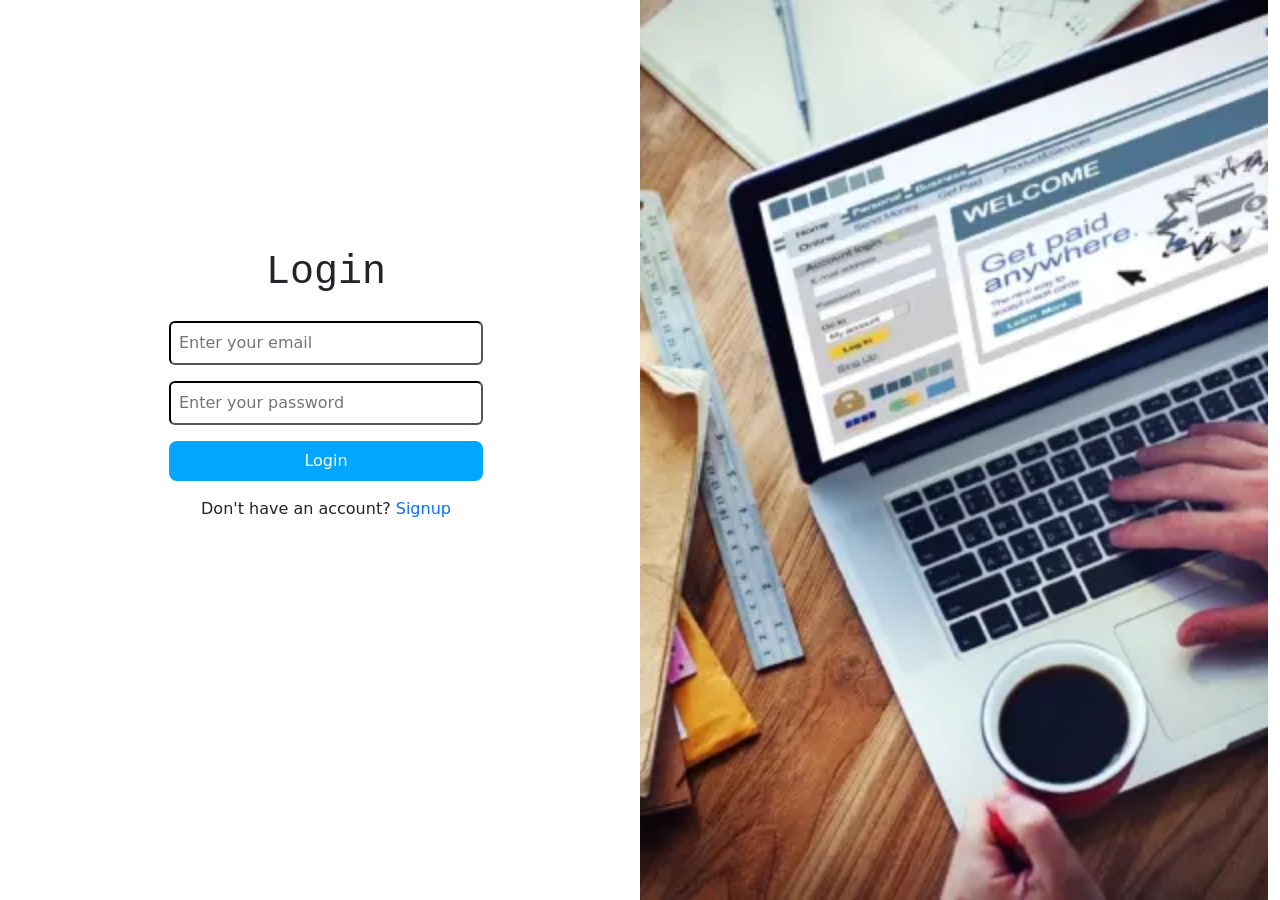
==== html/index.html @ b7e8d2ce "Initial commit" ====
<!doctype html>
<html lang="en">
  <head>
    <meta charset="UTF-8" />
    <meta name="viewport" content="width=device-width, initial-scale=1.0" />
    <title>Login-to-do-app</title>
    <link
      href="https://cdn.jsdelivr.net/npm/bootstrap@5.3.8/dist/css/bootstrap.min.css"
      rel="stylesheet"
      integrity="sha384-sRIl4kxILFvY47J16cr9ZwB07vP4J8+LH7qKQnuqkuIAvNWLzeN8tE5YBujZqJLB"
      crossorigin="anonymous"
    />
  </head>
  <body>
    <div class="container-fluid d-flex vh-100">
      <div class="w-50 d-flex justify-content-center align-items-center">
        <div
          class="form d-flex flex-column align-items-center pt-4 h-50 w-50 gap-3"
        >
          <h1 class="font-monospace">Login</h1>
          <input
            id="email"
            class="w-100 p-2 border-black rounded"
            type="email"
            placeholder="Enter your email"
          />
          <input
            id="password"
            class="w-100 p-2 border-black rounded"
            type="password"
            placeholder="Enter your password"
          />
          <button
            id="login-btn"
            class="w-100 p-2 border-0 rounded-3 text-light"
            style="background-color: rgb(2, 166, 255)"
          >
            Login
          </button>
          <p>
            Don't have an account?
            <a href="./registeration.html" class="text-decoration-none"
              >Signup</a
            >
          </p>
        </div>
      </div>

      <div class="w-50">
        <img class="w-100 h-100 object-fit-cover" src="./image.webp" alt="" />
      </div>
    </div>

    <script
      src="https://cdn.jsdelivr.net/npm/bootstrap@5.3.8/dist/js/bootstrap.bundle.min.js"
      integrity="sha384-FKyoEForCGlyvwx9Hj09JcYn3nv7wiPVlz7YYwJrWVcXK/BmnVDxM+D2scQbITxI"
      crossorigin="anonymous"
    ></script>

    <script src="../javascript/login.js"></script>
  </body>
</html>
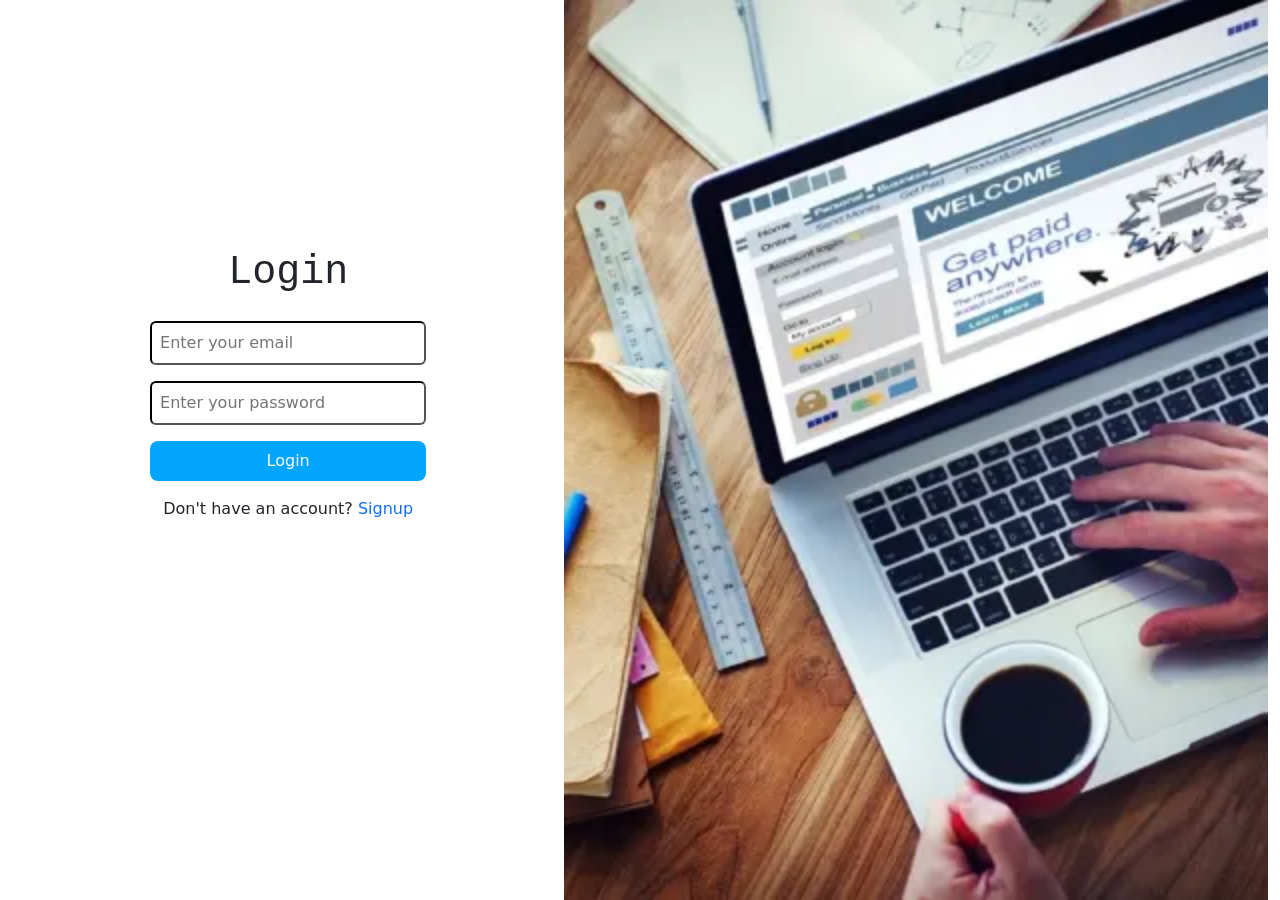
==== commit 4a071c9e: "initial commit" ====
--- a/html/index.html
+++ b/html/index.html
@@ -13,7 +13,9 @@
   </head>
   <body>
     <div class="container-fluid d-flex vh-100">
-      <div class="w-50 d-flex justify-content-center align-items-center">
+      <div
+        class="w-100 w-sm-50 d-flex justify-content-center align-items-center"
+      >
         <div
           class="form d-flex flex-column align-items-center pt-4 h-50 w-50 gap-3"
         >
@@ -46,7 +48,7 @@
         </div>
       </div>
 
-      <div class="w-50">
+      <div class="w-sm-50 d-none d-sm-block">
         <img class="w-100 h-100 object-fit-cover" src="./image.webp" alt="" />
       </div>
     </div>
